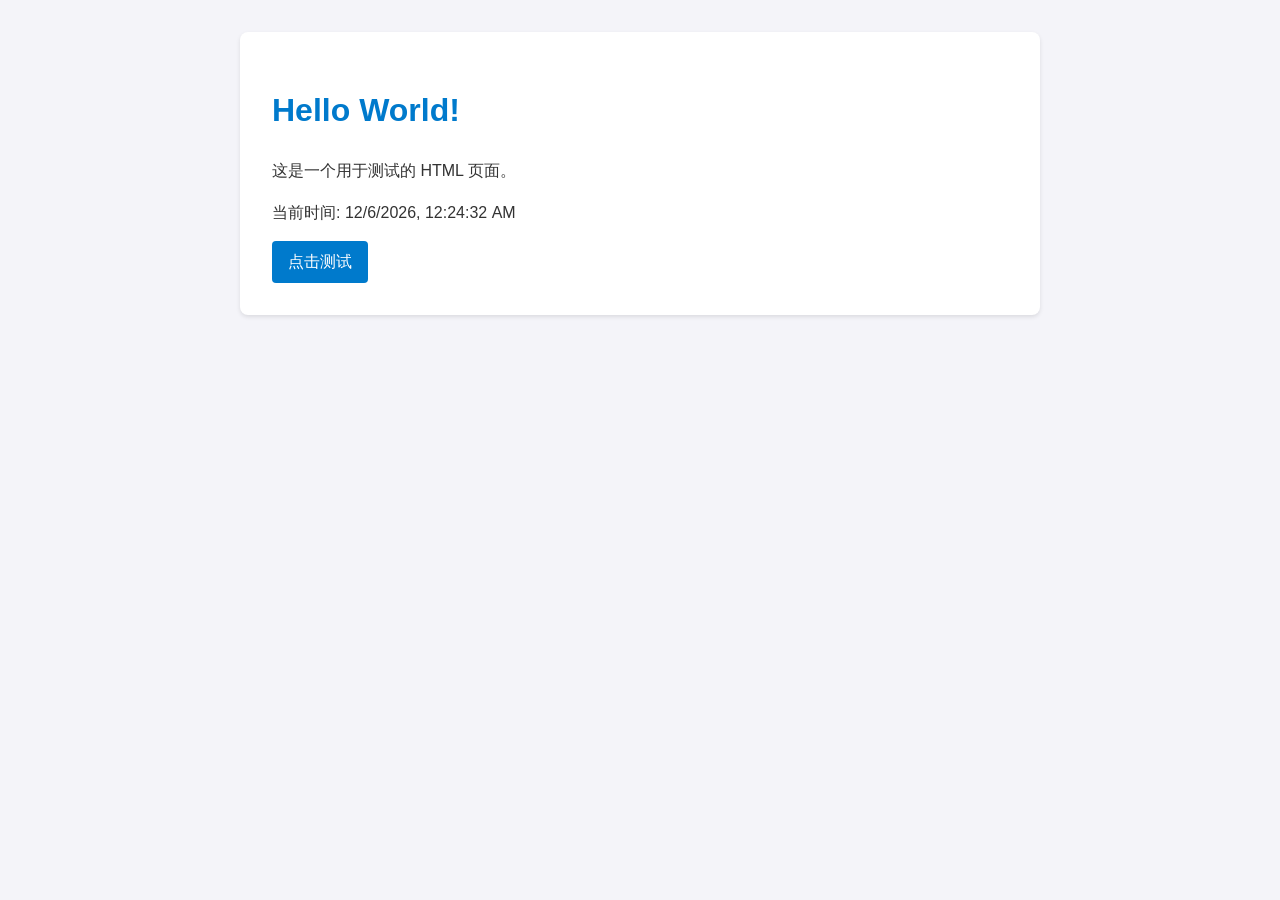
==== index.html @ 5a4ee6cf "Test and First Init" ====
<!DOCTYPE html>
<html lang="zh-CN">
<head>
    <meta charset="UTF-8">
    <meta name="viewport" content="width=device-width, initial-scale=1.0">
    <title>测试页面</title>
    <style>
        body {
            font-family: -apple-system, BlinkMacSystemFont, "Segoe UI", Roboto, Helvetica, Arial, sans-serif;
            line-height: 1.6;
            color: #333;
            max-width: 800px;
            margin: 0 auto;
            padding: 2rem;
            background-color: #f4f4f9;
        }
        .container {
            background: white;
            padding: 2rem;
            border-radius: 8px;
            box-shadow: 0 2px 4px rgba(0,0,0,0.1);
        }
        h1 {
            color: #007acc;
        }
        .btn {
            display: inline-block;
            background: #007acc;
            color: white;
            padding: 0.5rem 1rem;
            text-decoration: none;
            border-radius: 4px;
            transition: background 0.3s;
        }
        .btn:hover {
            background: #005a9e;
        }
    </style>
</head>
<body>
    <div class="container">
        <h1>Hello World!</h1>
        <p>这是一个用于测试的 HTML 页面。</p>
        <p>当前时间: <span id="time"></span></p>
        <a href="#" class="btn" onclick="alert('你好！')">点击测试</a>
    </div>

    <script>
        document.getElementById('time').textContent = new Date().toLocaleString();
    </script>
</body>
</html>
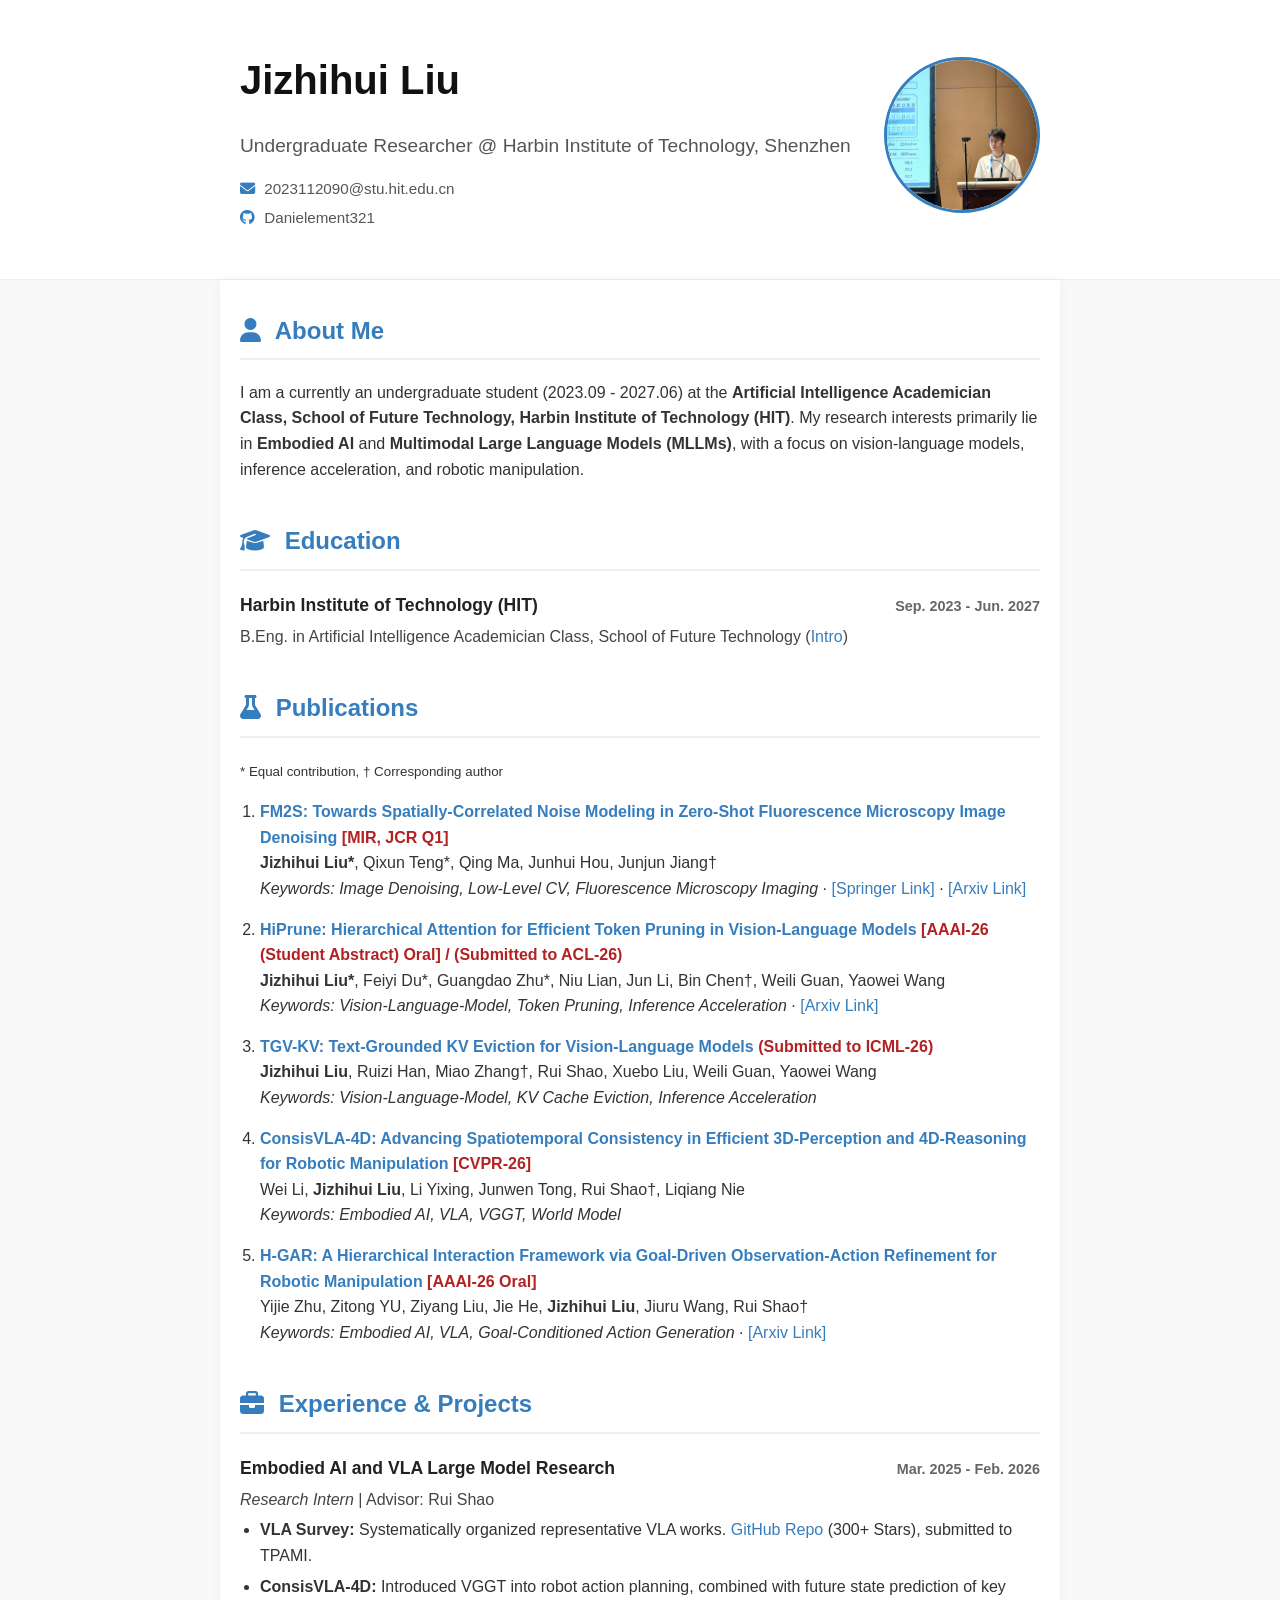
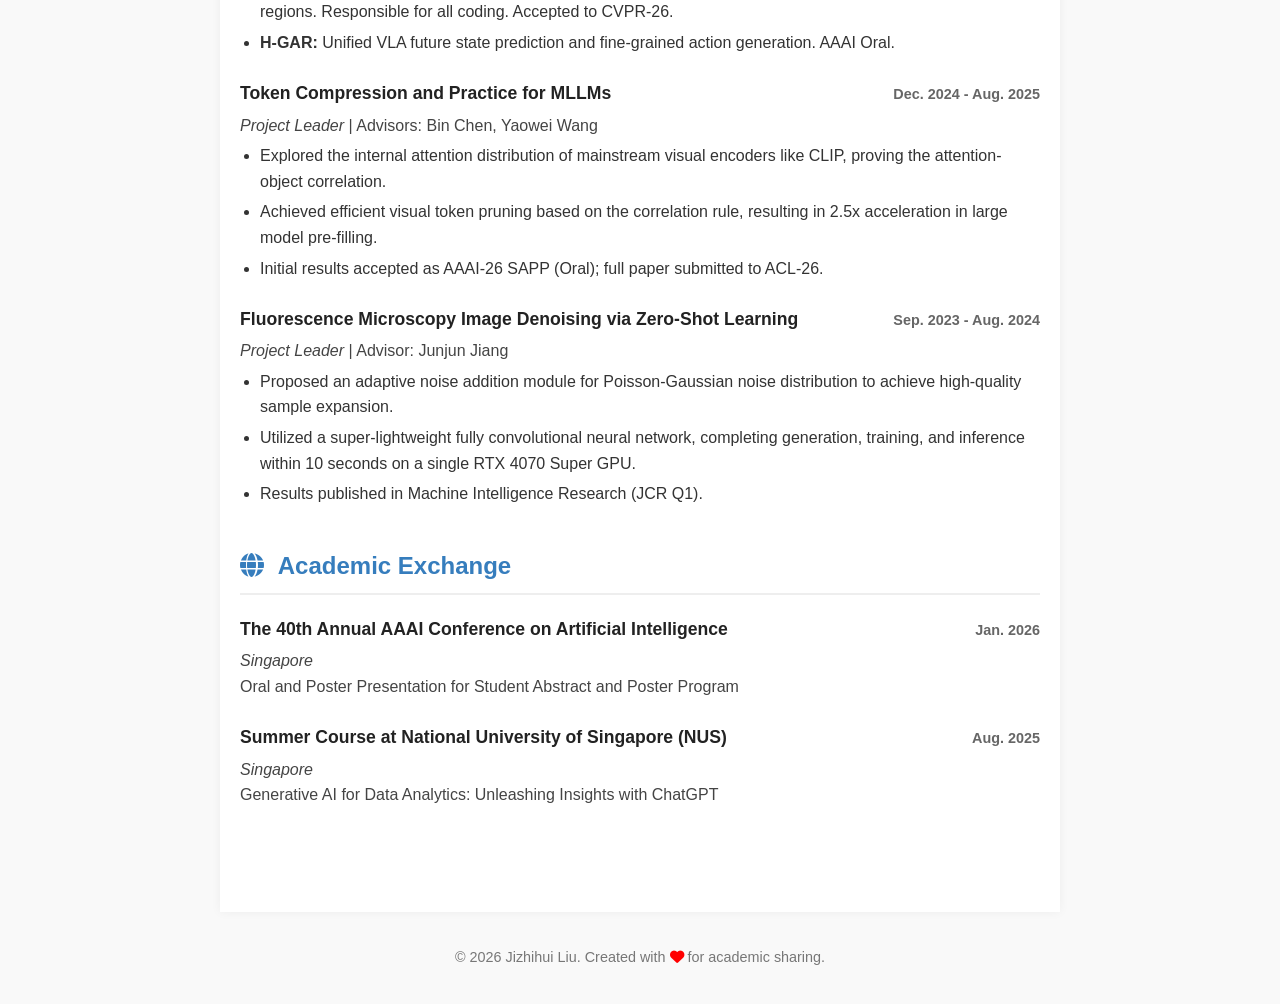
==== commit 00cb31c5: "Basic Info" ====
--- a/index.html
+++ b/index.html
@@ -3,50 +3,150 @@
 <head>
     <meta charset="UTF-8">
     <meta name="viewport" content="width=device-width, initial-scale=1.0">
-    <title>测试页面</title>
-    <style>
-        body {
-            font-family: -apple-system, BlinkMacSystemFont, "Segoe UI", Roboto, Helvetica, Arial, sans-serif;
-            line-height: 1.6;
-            color: #333;
-            max-width: 800px;
-            margin: 0 auto;
-            padding: 2rem;
-            background-color: #f4f4f9;
-        }
-        .container {
-            background: white;
-            padding: 2rem;
-            border-radius: 8px;
-            box-shadow: 0 2px 4px rgba(0,0,0,0.1);
-        }
-        h1 {
-            color: #007acc;
-        }
-        .btn {
-            display: inline-block;
-            background: #007acc;
-            color: white;
-            padding: 0.5rem 1rem;
-            text-decoration: none;
-            border-radius: 4px;
-            transition: background 0.3s;
-        }
-        .btn:hover {
-            background: #005a9e;
-        }
-    </style>
+    <title>🚀 Welcome to My Academic Homepage</title>
+    <!-- Use FontAwesome for icons -->
+    <link rel="stylesheet" href="https://cdnjs.cloudflare.com/ajax/libs/font-awesome/6.4.0/css/all.min.css">
+    <link rel="stylesheet" href="styles.css">
 </head>
 <body>
-    <div class="container">
-        <h1>Hello World!</h1>
-        <p>这是一个用于测试的 HTML 页面。</p>
-        <p>当前时间: <span id="time"></span></p>
-        <a href="#" class="btn" onclick="alert('你好！')">点击测试</a>
-    </div>
+    <header>
+        <div class="header-container">
+            <div class="profile-info">
+                <h1>Jizhihui Liu</h1>
+                <p class="subtitle">Undergraduate Researcher @ Harbin Institute of Technology, Shenzhen</p>
+                <div class="contact-links">
+                    <a href="mailto:2023112090@stu.hit.edu.cn"><i class="fas fa-envelope"></i> 2023112090@stu.hit.edu.cn</a>
+                    <a href="https://github.com/Danielement321" target="_blank"><i class="fab fa-github"></i> Danielement321</a>
+                </div>
+            </div>
+            <div class="profile-image">
+                <!-- Placeholder for profile image -->
+                <img src="./portrait.jpg" alt="Jizhihui Liu" id="profile-pic">
+            </div>
+        </div>
+    </header>
 
-    <script>
-        document.getElementById('time').textContent = new Date().toLocaleString();
-    </script>
+    <main>
+        <section id="about">
+            <h2><i class="fas fa-user"></i> About Me</h2>
+            <p>I am a currently an undergraduate student (2023.09 - 2027.06) at the <strong>Artificial Intelligence Academician Class, School of Future Technology, Harbin Institute of Technology (HIT)</strong>. My research interests primarily lie in <strong>Embodied AI</strong> and <strong>Multimodal Large Language Models (MLLMs)</strong>, with a focus on vision-language models, inference acceleration, and robotic manipulation.</p>
+        </section>
+
+        <section id="education">
+            <h2><i class="fas fa-graduation-cap"></i> Education</h2>
+            <div class="entry">
+                <div class="entry-header">
+                    <h3>Harbin Institute of Technology (HIT)</h3>
+                    <span class="date">Sep. 2023 - Jun. 2027</span>
+                </div>
+                <p>B.Eng. in Artificial Intelligence Academician Class, School of Future Technology (<a href="https://mp.weixin.qq.com/s/axaLz7cmGTCDXvAlJHFuMQ" target="_blank">Intro</a>)</p>
+            </div>
+        </section>
+
+        <section id="publications">
+            <h2><i class="fas fa-flask"></i> Publications</h2>
+            <p><small>* Equal contribution, &dagger; Corresponding author</small></p>
+            <ol class="pub-list">
+                <li>
+                    <a href="research/fm2s.html"><strong>FM2S: Towards Spatially-Correlated Noise Modeling in Zero-Shot Fluorescence Microscopy Image Denoising</strong></a> 
+                    <span class="venue">[MIR, JCR Q1]</span><br>
+                    <strong>Jizhihui Liu*</strong>, Qixun Teng*, Qing Ma, Junhui Hou, Junjun Jiang&dagger;<br>
+                    <em>Keywords: Image Denoising, Low-Level CV, Fluorescence Microscopy Imaging</em> · 
+                    <a href="https://link.springer.com/article/10.1007/s11633-025-1595-8" target="_blank">[Springer Link]</a> · 
+                    <a href="https://arxiv.org/abs/2412.10031" target="_blank">[Arxiv Link]</a>
+                </li>
+                <li>
+                    <a href="research/hiprune.html"><strong>HiPrune: Hierarchical Attention for Efficient Token Pruning in Vision-Language Models</strong></a> 
+                    <span class="venue">[AAAI-26 (Student Abstract) Oral] / (Submitted to ACL-26)</span><br>
+                    <strong>Jizhihui Liu*</strong>, Feiyi Du*, Guangdao Zhu*, Niu Lian, Jun Li, Bin Chen&dagger;, Weili Guan, Yaowei Wang<br>
+                    <em>Keywords: Vision-Language-Model, Token Pruning, Inference Acceleration</em> · 
+                    <a href="https://arxiv.org/abs/2508.00553" target="_blank">[Arxiv Link]</a>
+                </li>
+                <li>
+                    <a href="research/tgv-kv.html"><strong>TGV-KV: Text-Grounded KV Eviction for Vision-Language Models</strong></a> 
+                    <span class="venue">(Submitted to ICML-26)</span><br>
+                    <strong>Jizhihui Liu</strong>, Ruizi Han, Miao Zhang&dagger;, Rui Shao, Xuebo Liu, Weili Guan, Yaowei Wang<br>
+                    <em>Keywords: Vision-Language-Model, KV Cache Eviction, Inference Acceleration</em>
+                </li>
+                <li>
+                    <a href="research/consisvla-4d.html"><strong>ConsisVLA-4D: Advancing Spatiotemporal Consistency in Efficient 3D-Perception and 4D-Reasoning for Robotic Manipulation</strong></a> 
+                    <span class="venue">[CVPR-26]</span><br>
+                    Wei Li, <strong>Jizhihui Liu</strong>, Li Yixing, Junwen Tong, Rui Shao&dagger;, Liqiang Nie<br>
+                    <em>Keywords: Embodied AI, VLA, VGGT, World Model</em>
+                </li>
+                <li>
+                    <a href="research/h-gar.html"><strong>H-GAR: A Hierarchical Interaction Framework via Goal-Driven Observation-Action Refinement for Robotic Manipulation</strong></a> 
+                    <span class="venue">[AAAI-26 Oral]</span><br>
+                    Yijie Zhu, Zitong YU, Ziyang Liu, Jie He, <strong>Jizhihui Liu</strong>, Jiuru Wang, Rui Shao&dagger;<br>
+                    <em>Keywords: Embodied AI, VLA, Goal-Conditioned Action Generation</em> · 
+                    <a href="https://arxiv.org/abs/2511.17079" target="_blank">[Arxiv Link]</a>
+                </li>
+            </ol>
+        </section>
+
+        <section id="experience">
+            <h2><i class="fas fa-briefcase"></i> Experience & Projects</h2>
+            <div class="entry">
+                <div class="entry-header">
+                    <h3>Embodied AI and VLA Large Model Research</h3>
+                    <span class="date">Mar. 2025 - Feb. 2026</span>
+                </div>
+                <p><em>Research Intern</em> | Advisor: Rui Shao</p>
+                <ul>
+                    <li><strong>VLA Survey:</strong> Systematically organized representative VLA works. <a href="https://github.com/JiuTian-VL/Large-VLM-based-VLA-for-Robotic-Manipulation" target="_blank">GitHub Repo</a> (300+ Stars), submitted to TPAMI.</li>
+                    <li><strong>ConsisVLA-4D:</strong> Introduced VGGT into robot action planning, combined with future state prediction of key regions. Responsible for all coding. Accepted to CVPR-26.</li>
+                    <li><strong>H-GAR:</strong> Unified VLA future state prediction and fine-grained action generation. AAAI Oral.</li>
+                </ul>
+            </div>
+            
+            <div class="entry">
+                <div class="entry-header">
+                    <h3>Token Compression and Practice for MLLMs</h3>
+                    <span class="date">Dec. 2024 - Aug. 2025</span>
+                </div>
+                <p><em>Project Leader</em> | Advisors: Bin Chen, Yaowei Wang</p>
+                <ul>
+                    <li>Explored the internal attention distribution of mainstream visual encoders like CLIP, proving the attention-object correlation.</li>
+                    <li>Achieved efficient visual token pruning based on the correlation rule, resulting in 2.5x acceleration in large model pre-filling.</li>
+                    <li>Initial results accepted as AAAI-26 SAPP (Oral); full paper submitted to ACL-26.</li>
+                </ul>
+            </div>
+
+            <div class="entry">
+                <div class="entry-header">
+                    <h3>Fluorescence Microscopy Image Denoising via Zero-Shot Learning</h3>
+                    <span class="date">Sep. 2023 - Aug. 2024</span>
+                </div>
+                <p><em>Project Leader</em> | Advisor: Junjun Jiang</p>
+                <ul>
+                    <li>Proposed an adaptive noise addition module for Poisson-Gaussian noise distribution to achieve high-quality sample expansion.</li>
+                    <li>Utilized a super-lightweight fully convolutional neural network, completing generation, training, and inference within 10 seconds on a single RTX 4070 Super GPU.</li>
+                    <li>Results published in Machine Intelligence Research (JCR Q1).</li>
+                </ul>
+            </div>
+        </section>
+
+        <section id="exchange">
+            <h2><i class="fas fa-globe"></i> Academic Exchange</h2>
+            <div class="entry">
+                <div class="entry-header">
+                    <h3>The 40th Annual AAAI Conference on Artificial Intelligence</h3>
+                    <span class="date">Jan. 2026</span>
+                </div>
+                <p><em>Singapore</em><br>Oral and Poster Presentation for Student Abstract and Poster Program</p>
+            </div>
+            <div class="entry">
+                <div class="entry-header">
+                    <h3>Summer Course at National University of Singapore (NUS)</h3>
+                    <span class="date">Aug. 2025</span>
+                </div>
+                <p><em>Singapore</em><br>Generative AI for Data Analytics: Unleashing Insights with ChatGPT</p>
+            </div>
+        </section>
+    </main>
+
+    <footer>
+        <p>&copy; 2026 Jizhihui Liu. Created with <i class="fas fa-heart" style="color:red;"></i> for academic sharing.</p>
+    </footer>
 </body>
 </html>
--- a/styles.css
+++ b/styles.css
@@ -0,0 +1,158 @@
+:root {
+    --primary-color: #367dbd;
+    --text-color: #333;
+    --bg-color: #f9f9f9;
+    --content-bg: #fff;
+    --border-color: #eee;
+}
+
+body {
+    font-family: -apple-system, BlinkMacSystemFont, "Segoe UI", Roboto, Helvetica, Arial, sans-serif;
+    line-height: 1.6;
+    color: var(--text-color);
+    background-color: var(--bg-color);
+    margin: 0;
+    padding: 0;
+}
+
+a {
+    color: var(--primary-color);
+    text-decoration: none;
+    transition: color 0.2s;
+}
+
+a:hover {
+    text-decoration: underline;
+    color: #245888;
+}
+
+header {
+    background-color: var(--content-bg);
+    border-bottom: 1px solid var(--border-color);
+    padding: 3rem 0;
+}
+
+.header-container, main {
+    max-width: 800px;
+    margin: 0 auto;
+    padding: 0 20px;
+}
+
+.header-container {
+    display: flex;
+    justify-content: space-between;
+    align-items: center;
+    flex-wrap: wrap;
+    gap: 20px;
+}
+
+.profile-info h1 {
+    margin: 0 0 10px 0;
+    font-size: 2.5rem;
+    color: #111;
+}
+
+.subtitle {
+    font-size: 1.2rem;
+    color: #555;
+    margin-bottom: 15px;
+}
+
+.contact-links {
+    display: flex;
+    flex-direction: column;
+    gap: 5px;
+}
+
+.contact-links a, .contact-links span {
+    color: #555;
+    font-size: 0.95rem;
+}
+
+.contact-links i {
+    width: 20px;
+    color: var(--primary-color);
+}
+
+.profile-image img {
+    border-radius: 50%;
+    width: 150px;
+    height: 150px;
+    object-fit: cover;
+    border: 3px solid var(--primary-color);
+}
+
+main {
+    background-color: var(--content-bg);
+    padding: 2rem 20px 4rem 20px;
+    box-shadow: 0 0 10px rgba(0,0,0,0.05);
+    min-height: 100vh;
+}
+
+section {
+    margin-bottom: 2.5rem;
+}
+
+h2 {
+    color: var(--primary-color);
+    border-bottom: 2px solid var(--border-color);
+    padding-bottom: 8px;
+    margin-top: 0;
+}
+
+h2 i {
+    margin-right: 8px;
+}
+
+.entry {
+    margin-bottom: 1.5rem;
+}
+
+.entry-header {
+    display: flex;
+    justify-content: space-between;
+    align-items: baseline;
+    margin-bottom: 5px;
+}
+
+.entry-header h3 {
+    margin: 0;
+    font-size: 1.1rem;
+    color: #222;
+}
+
+.entry-header .date {
+    color: #666;
+    font-size: 0.9rem;
+    font-weight: bold;
+}
+
+.entry p {
+    margin: 5px 0;
+    color: #444;
+}
+
+ul, ol {
+    margin-top: 5px;
+    padding-left: 20px;
+}
+
+li {
+    margin-bottom: 5px;
+}
+
+.pub-list li {
+    margin-bottom: 15px;
+}
+
+.venue {
+    font-weight: bold;
+    color: #B22222;
+}
+
+footer {
+    text-align: center;
+    padding: 20px;
+    color: #777;
+    font-size: 0.9rem;
+}
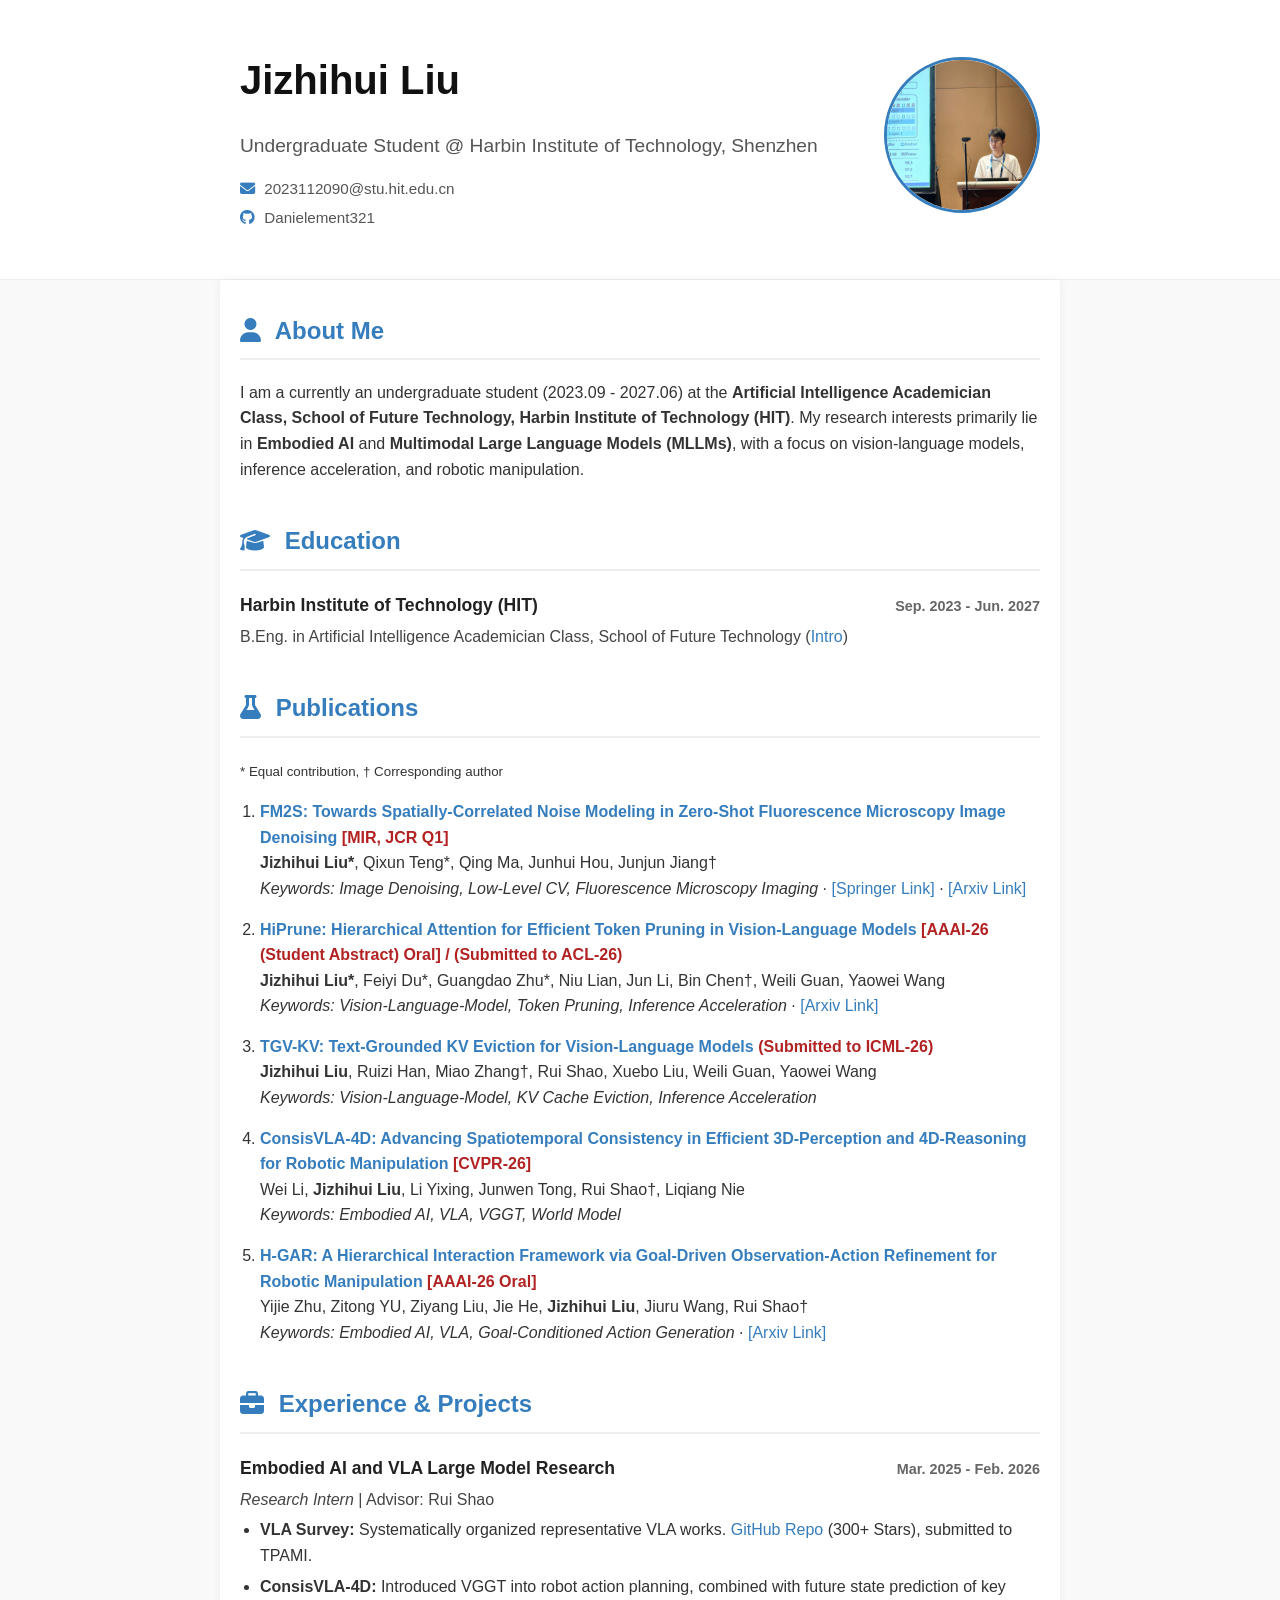
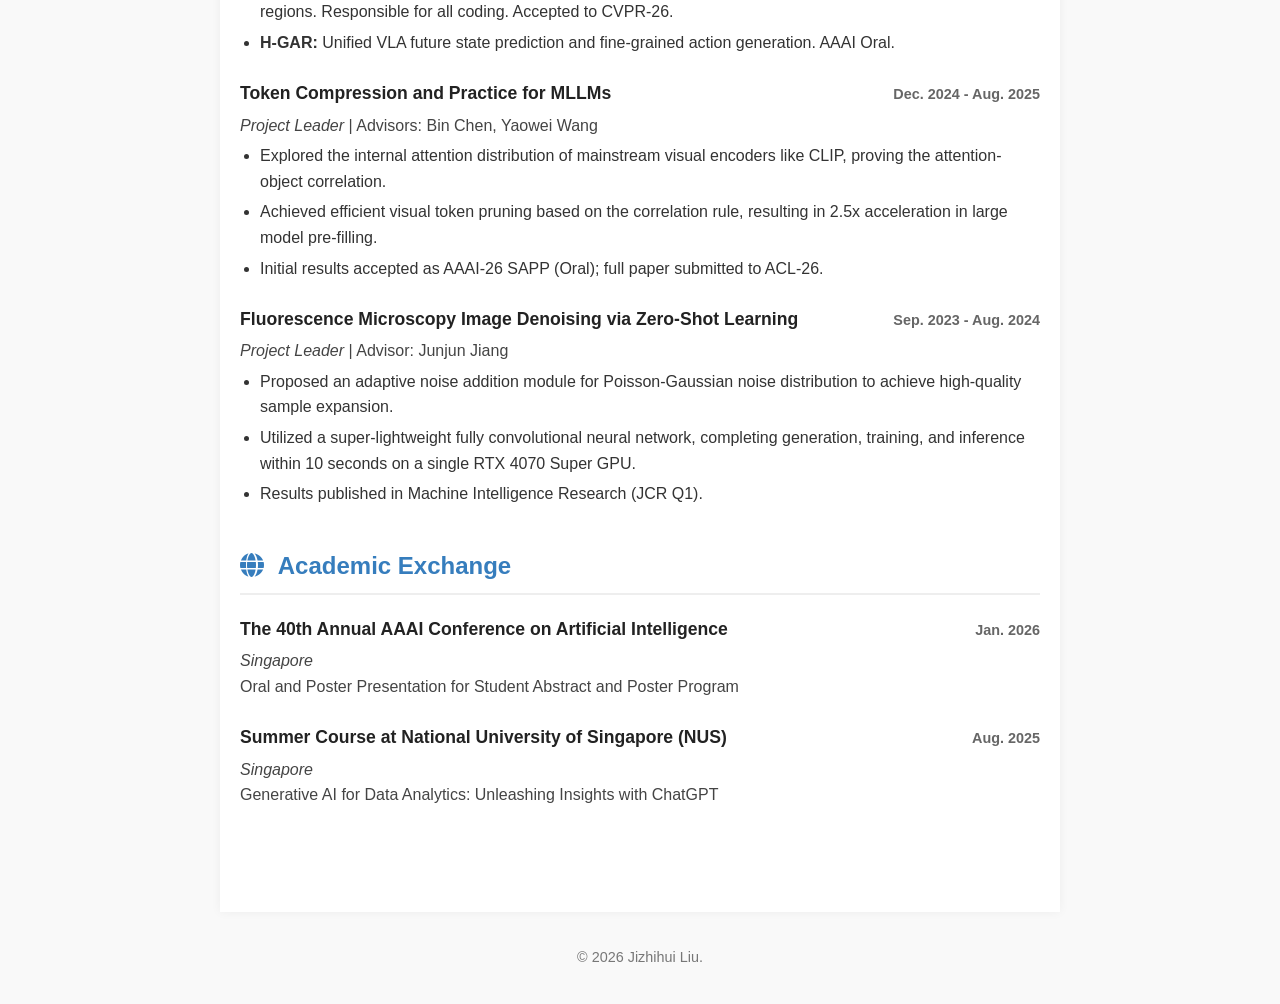
==== commit bb26d888: "Better structure and HiPrune page" ====
--- a/index.html
+++ b/index.html
@@ -3,7 +3,7 @@
 <head>
     <meta charset="UTF-8">
     <meta name="viewport" content="width=device-width, initial-scale=1.0">
-    <title>🚀 Welcome to My Academic Homepage</title>
+    <title>🚀 Daniel's Homepage</title>
     <!-- Use FontAwesome for icons -->
     <link rel="stylesheet" href="https://cdnjs.cloudflare.com/ajax/libs/font-awesome/6.4.0/css/all.min.css">
     <link rel="stylesheet" href="styles.css">
@@ -13,7 +13,7 @@
         <div class="header-container">
             <div class="profile-info">
                 <h1>Jizhihui Liu</h1>
-                <p class="subtitle">Undergraduate Researcher @ Harbin Institute of Technology, Shenzhen</p>
+                <p class="subtitle">Undergraduate Student @ Harbin Institute of Technology, Shenzhen</p>
                 <div class="contact-links">
                     <a href="mailto:2023112090@stu.hit.edu.cn"><i class="fas fa-envelope"></i> 2023112090@stu.hit.edu.cn</a>
                     <a href="https://github.com/Danielement321" target="_blank"><i class="fab fa-github"></i> Danielement321</a>
@@ -48,7 +48,7 @@
             <p><small>* Equal contribution, &dagger; Corresponding author</small></p>
             <ol class="pub-list">
                 <li>
-                    <a href="research/fm2s.html"><strong>FM2S: Towards Spatially-Correlated Noise Modeling in Zero-Shot Fluorescence Microscopy Image Denoising</strong></a> 
+                    <a href="research/fm2s/"><strong>FM2S: Towards Spatially-Correlated Noise Modeling in Zero-Shot Fluorescence Microscopy Image Denoising</strong></a> 
                     <span class="venue">[MIR, JCR Q1]</span><br>
                     <strong>Jizhihui Liu*</strong>, Qixun Teng*, Qing Ma, Junhui Hou, Junjun Jiang&dagger;<br>
                     <em>Keywords: Image Denoising, Low-Level CV, Fluorescence Microscopy Imaging</em> · 
@@ -56,26 +56,26 @@
                     <a href="https://arxiv.org/abs/2412.10031" target="_blank">[Arxiv Link]</a>
                 </li>
                 <li>
-                    <a href="research/hiprune.html"><strong>HiPrune: Hierarchical Attention for Efficient Token Pruning in Vision-Language Models</strong></a> 
+                    <a href="research/hiprune/"><strong>HiPrune: Hierarchical Attention for Efficient Token Pruning in Vision-Language Models</strong></a> 
                     <span class="venue">[AAAI-26 (Student Abstract) Oral] / (Submitted to ACL-26)</span><br>
                     <strong>Jizhihui Liu*</strong>, Feiyi Du*, Guangdao Zhu*, Niu Lian, Jun Li, Bin Chen&dagger;, Weili Guan, Yaowei Wang<br>
                     <em>Keywords: Vision-Language-Model, Token Pruning, Inference Acceleration</em> · 
                     <a href="https://arxiv.org/abs/2508.00553" target="_blank">[Arxiv Link]</a>
                 </li>
                 <li>
-                    <a href="research/tgv-kv.html"><strong>TGV-KV: Text-Grounded KV Eviction for Vision-Language Models</strong></a> 
+                    <a href="research/tgv-kv/"><strong>TGV-KV: Text-Grounded KV Eviction for Vision-Language Models</strong></a> 
                     <span class="venue">(Submitted to ICML-26)</span><br>
                     <strong>Jizhihui Liu</strong>, Ruizi Han, Miao Zhang&dagger;, Rui Shao, Xuebo Liu, Weili Guan, Yaowei Wang<br>
                     <em>Keywords: Vision-Language-Model, KV Cache Eviction, Inference Acceleration</em>
                 </li>
                 <li>
-                    <a href="research/consisvla-4d.html"><strong>ConsisVLA-4D: Advancing Spatiotemporal Consistency in Efficient 3D-Perception and 4D-Reasoning for Robotic Manipulation</strong></a> 
+                    <a href="research/consisvla-4d/"><strong>ConsisVLA-4D: Advancing Spatiotemporal Consistency in Efficient 3D-Perception and 4D-Reasoning for Robotic Manipulation</strong></a> 
                     <span class="venue">[CVPR-26]</span><br>
                     Wei Li, <strong>Jizhihui Liu</strong>, Li Yixing, Junwen Tong, Rui Shao&dagger;, Liqiang Nie<br>
                     <em>Keywords: Embodied AI, VLA, VGGT, World Model</em>
                 </li>
                 <li>
-                    <a href="research/h-gar.html"><strong>H-GAR: A Hierarchical Interaction Framework via Goal-Driven Observation-Action Refinement for Robotic Manipulation</strong></a> 
+                    <a href="research/h-gar/"><strong>H-GAR: A Hierarchical Interaction Framework via Goal-Driven Observation-Action Refinement for Robotic Manipulation</strong></a> 
                     <span class="venue">[AAAI-26 Oral]</span><br>
                     Yijie Zhu, Zitong YU, Ziyang Liu, Jie He, <strong>Jizhihui Liu</strong>, Jiuru Wang, Rui Shao&dagger;<br>
                     <em>Keywords: Embodied AI, VLA, Goal-Conditioned Action Generation</em> · 
@@ -146,7 +146,7 @@
     </main>
 
     <footer>
-        <p>&copy; 2026 Jizhihui Liu. Created with <i class="fas fa-heart" style="color:red;"></i> for academic sharing.</p>
+        <p>&copy; 2026 Jizhihui Liu.</p>
     </footer>
 </body>
 </html>
